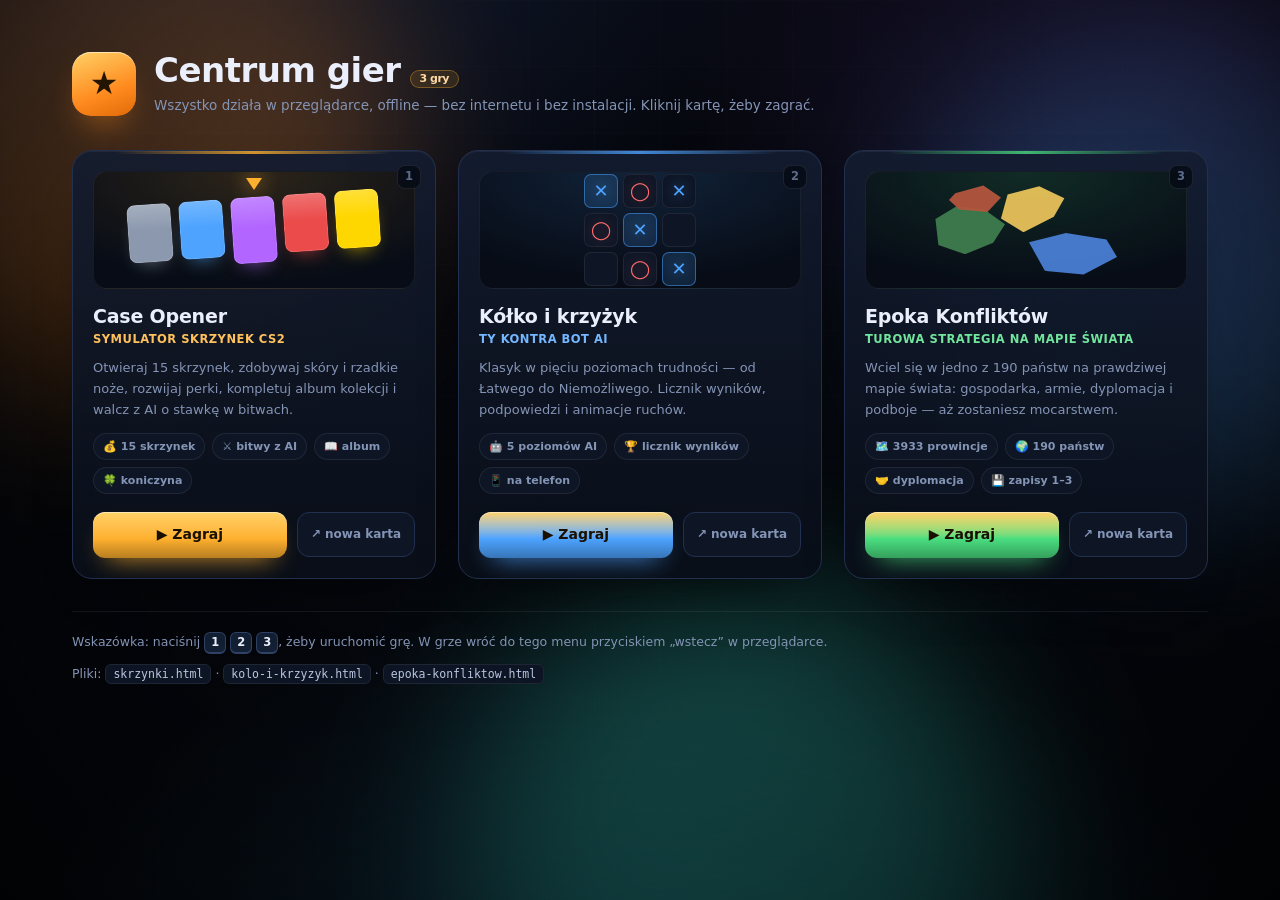
==== index.html @ cbcfcf1f "Add files via upload" ====
<!DOCTYPE html>
<html lang="pl">
<head>
<meta charset="utf-8">
<meta name="viewport" content="width=device-width, initial-scale=1">
<meta name="color-scheme" content="dark">
<title>Centrum gier — wybierz grę</title>
<style>
/* ==========================================================================
   Centrum gier — launcher dla 3 gier (skrzynki, kółko i krzyżyk, Epoka Konfliktów)
   Plik samodzielny: bez internetu, bez zależności. Wystarczy otworzyć w przeglądarce.
   ========================================================================== */
*{box-sizing:border-box}
:root{
  --bg:#05070d;
  --line:#22304f;
  --line2:#2f4266;
  --txt:#eaeffb;
  --dim:#8494b5;
  --dim2:#5d6b8a;
  --ac:#ffb02e;
}
html,body{height:100%}
body{
  margin:0;background:var(--bg);color:var(--txt);overflow-x:hidden;
  font:15px/1.55 "Segoe UI",system-ui,-apple-system,Roboto,Arial,sans-serif;
  -webkit-font-smoothing:antialiased;
}

/* ------------------------------ tło ------------------------------ */
.bg{position:fixed;inset:0;z-index:0;overflow:hidden;
  background:
    radial-gradient(1100px 720px at 10% -12%, #16213c 0%, transparent 62%),
    radial-gradient(900px 620px at 94% 6%,  #1d1332 0%, transparent 60%),
    radial-gradient(1000px 660px at 50% 112%, #0d2434 0%, transparent 62%),
    linear-gradient(180deg,#05070d,#04060b)}
.blob{position:absolute;border-radius:50%;filter:blur(80px);opacity:.28;animation:drift 26s ease-in-out infinite}
.b1{width:540px;height:540px;left:-150px;top:-140px;background:#ff8a1e}
.b2{width:480px;height:480px;right:-130px;top:4%;background:#4da3ff;animation-delay:-8s}
.b3{width:560px;height:560px;left:36%;bottom:-240px;background:#2ec4a6;animation-delay:-16s}
@keyframes drift{
  0%,100%{transform:translate3d(0,0,0) scale(1)}
  33%{transform:translate3d(46px,34px,0) scale(1.09)}
  66%{transform:translate3d(-34px,22px,0) scale(.94)}
}
.grid-lines{position:absolute;inset:0;opacity:.3;
  background-image:
    linear-gradient(rgba(255,255,255,.05) 1px,transparent 1px),
    linear-gradient(90deg,rgba(255,255,255,.05) 1px,transparent 1px);
  background-size:66px 66px;
  -webkit-mask-image:radial-gradient(circle at 50% 26%,#000 0%,transparent 76%);
          mask-image:radial-gradient(circle at 50% 26%,#000 0%,transparent 76%)}
.vignette{position:absolute;inset:0;
  background:radial-gradient(circle at 50% 38%,transparent 42%,rgba(0,0,0,.6) 100%)}

/* --------------------------- układ strony --------------------------- */
main{position:relative;z-index:1;max-width:1180px;margin:0 auto;padding:52px 22px 46px}

.head{display:flex;align-items:center;gap:18px;margin-bottom:34px;animation:up .5s backwards cubic-bezier(.2,.8,.3,1)}
.head .mark{
  flex:none;width:64px;height:64px;border-radius:19px;display:grid;place-items:center;
  font-size:32px;color:#231502;
  background:linear-gradient(160deg,#ffd166,#ff8a1e 62%,#e06a08);
  box-shadow:0 18px 36px -18px #ff8a1e, inset 0 1px 0 rgba(255,255,255,.55)}
.head h1{margin:0;font-size:34px;font-weight:900;letter-spacing:-.5px;line-height:1.1}
.head p{margin:6px 0 0;color:var(--dim);font-size:13.5px}
.head .count{
  display:inline-block;margin-left:9px;padding:2px 9px;border-radius:99px;font-size:11px;font-weight:900;
  color:#ffd9a3;background:rgba(255,176,46,.12);border:1px solid rgba(255,176,46,.34)}

/* ------------------------------ karty ------------------------------ */
.cards{display:grid;grid-template-columns:repeat(auto-fit,minmax(318px,1fr));gap:22px}

.card{
  position:relative;display:flex;flex-direction:column;gap:12px;padding:20px;border-radius:20px;
  overflow:hidden;cursor:pointer;outline:none;
  background:linear-gradient(180deg,rgba(19,28,48,.92),rgba(9,14,24,.95));
  border:1px solid var(--line);
  box-shadow:0 26px 52px -36px #000, inset 0 1px 0 rgba(255,255,255,.05);
  transition:transform .22s cubic-bezier(.2,.8,.3,1),border-color .22s,box-shadow .22s;
  animation:up .5s backwards cubic-bezier(.2,.8,.3,1)}
.card:nth-child(1){animation-delay:.04s}
.card:nth-child(2){animation-delay:.11s}
.card:nth-child(3){animation-delay:.18s}
.card:hover,.card:focus-visible{
  transform:translateY(-5px);
  border-color:color-mix(in srgb, var(--ac) 55%, var(--line));
  box-shadow:0 34px 64px -32px color-mix(in srgb, var(--ac) 42%, #000), inset 0 1px 0 rgba(255,255,255,.08)}
.card::before{content:"";position:absolute;inset:0;pointer-events:none;opacity:0;transition:opacity .26s;
  background:radial-gradient(560px 280px at 14% -6%, color-mix(in srgb, var(--ac) 24%, transparent), transparent 64%)}
.card:hover::before,.card:focus-visible::before{opacity:1}
.card::after{content:"";position:absolute;left:12%;right:12%;top:0;height:3px;border-radius:0 0 4px 4px;
  background:linear-gradient(90deg,transparent,var(--ac),transparent);opacity:.8}

/* podglądy (miniatury „z gry”) */
.prev{position:relative;height:118px;border-radius:14px;overflow:hidden;
  background:radial-gradient(360px 160px at 50% 0%, color-mix(in srgb, var(--ac) 15%, transparent), transparent 70%), #070c16;
  border:1px solid rgba(255,255,255,.06);display:grid;place-items:center}

/* 1) skrzynki — mini ruletka */
.roulette{display:flex;gap:8px;transform:rotate(-4deg)}
.roulette i{width:44px;height:58px;border-radius:8px;background:linear-gradient(180deg,rgba(255,255,255,.22),transparent 46%),var(--c);
  box-shadow:inset 0 0 0 1px rgba(255,255,255,.14), 0 10px 20px -12px var(--c);
  animation:bob 2.6s ease-in-out infinite}
.roulette i:nth-child(2){animation-delay:-.4s}
.roulette i:nth-child(3){animation-delay:-.8s;height:66px}
.roulette i:nth-child(4){animation-delay:-1.2s}
.roulette i:nth-child(5){animation-delay:-1.6s}
@keyframes bob{0%,100%{transform:translateY(-3px)}50%{transform:translateY(3px)}}
.pointer{position:absolute;top:6px;left:50%;transform:translateX(-50%);width:0;height:0;
  border-left:8px solid transparent;border-right:8px solid transparent;border-top:12px solid var(--ac);
  filter:drop-shadow(0 0 10px var(--ac))}

/* 2) kółko i krzyżyk — mini plansza */
.board{display:grid;grid-template-columns:repeat(3,34px);grid-template-rows:repeat(3,34px);gap:5px}
.board i{display:grid;place-items:center;border-radius:7px;font-size:18px;font-weight:900;font-style:normal;
  background:#0e1626;border:1px solid rgba(255,255,255,.07)}
.board i.x{color:#4da3ff;text-shadow:0 0 14px rgba(77,163,255,.6)}
.board i.o{color:#ff6b6b;text-shadow:0 0 14px rgba(255,107,107,.55)}
.board i.win{background:rgba(77,163,255,.16);border-color:rgba(77,163,255,.5)}

/* 3) Epoka Konfliktów — mini mapa */
.mini-map{position:relative;width:190px;height:92px}
.mini-map i{position:absolute;font-style:normal;opacity:.95;filter:drop-shadow(0 6px 10px rgba(0,0,0,.5))}
.mini-map i:nth-child(1){left:0;top:18px;width:74px;height:52px;background:#3f7d4f;
  clip-path:polygon(6% 32%,34% 8%,72% 14%,100% 42%,84% 78%,46% 100%,10% 82%)}
.mini-map i:nth-child(2){left:70px;top:2px;width:66px;height:46px;background:#e8c25a;
  clip-path:polygon(10% 18%,58% 0,96% 26%,80% 66%,34% 100%,0 70%)}
.mini-map i:nth-child(3){left:98px;top:46px;width:88px;height:46px;background:#4a7fd4;
  clip-path:polygon(0 26%,42% 6%,88% 20%,100% 58%,62% 96%,18% 88%)}
.mini-map i:nth-child(4){left:18px;top:0;width:52px;height:30px;background:#b5563f;
  clip-path:polygon(12% 30%,66% 4%,100% 44%,74% 92%,20% 84%,0 52%)}

.card h2{margin:4px 0 0;font-size:19px;font-weight:900;letter-spacing:-.2px;line-height:1.25}
.card h2 small{display:block;margin-top:3px;font-size:11.5px;font-weight:800;letter-spacing:.5px;
  text-transform:uppercase;color:color-mix(in srgb, var(--ac) 78%, #fff)}
.card p{margin:0;font-size:13px;line-height:1.6;color:var(--dim)}
.tags{display:flex;flex-wrap:wrap;gap:7px}
.tags span{font-size:11px;font-weight:800;padding:4px 9px;border-radius:99px;color:var(--dim);
  background:#0e1626;border:1px solid rgba(255,255,255,.07)}

.row{display:flex;align-items:center;gap:10px;margin-top:auto;padding-top:6px}
.play{
  flex:1;display:flex;align-items:center;justify-content:center;gap:8px;
  padding:12px 16px;border-radius:12px;text-decoration:none;font-weight:900;font-size:14px;
  color:#1a1000;background:linear-gradient(180deg,#ffd166,var(--ac) 58%,color-mix(in srgb, var(--ac) 72%, #000));
  box-shadow:0 12px 26px -14px var(--ac), inset 0 1px 0 rgba(255,255,255,.5);
  transition:transform .16s,filter .16s}
.card:hover .play{filter:brightness(1.07)}
.play:active{transform:scale(.985)}
.newtab{
  flex:none;display:flex;align-items:center;gap:6px;padding:12px 13px;border-radius:12px;
  text-decoration:none;font-size:12px;font-weight:800;color:var(--dim);
  background:#0e1626;border:1px solid var(--line);transition:color .16s,border-color .16s,background .16s}
.newtab:hover{color:var(--txt);border-color:var(--line2);background:#131f33}

.key{
  position:absolute;top:14px;right:14px;z-index:2;width:24px;height:24px;border-radius:8px;
  display:grid;place-items:center;font-size:11.5px;font-weight:900;color:var(--dim2);
  background:rgba(6,11,20,.8);border:1px solid rgba(255,255,255,.09)}
.last{
  position:absolute;top:14px;left:14px;z-index:2;display:none;align-items:center;gap:5px;
  padding:4px 10px;border-radius:99px;font-size:10.5px;font-weight:900;letter-spacing:.3px;
  color:#04210f;background:linear-gradient(180deg,#8ef0b0,#3ddc84);
  box-shadow:0 10px 22px -12px #3ddc84}
.card[data-last="1"] .last{display:inline-flex}

/* ------------------------------ stopka ------------------------------ */
footer{margin-top:32px;padding-top:20px;border-top:1px solid rgba(255,255,255,.07);
  display:flex;flex-wrap:wrap;gap:10px 18px;align-items:center;justify-content:space-between;
  font-size:12.5px;color:var(--dim)}
footer code{padding:2px 7px;border-radius:6px;background:#0d1524;border:1px solid rgba(255,255,255,.07);
  font-size:11.5px;color:#b9c6e0}
kbd{display:inline-block;min-width:20px;padding:1px 6px;border-radius:6px;text-align:center;
  font:inherit;font-size:11.5px;font-weight:900;color:var(--txt);
  background:#131f33;border:1px solid #2f4266;border-bottom-width:2px}

@keyframes up{from{opacity:0;transform:translateY(16px)}to{opacity:1;transform:none}}
@media (max-width:760px){
  main{padding:34px 16px 34px}
  .head .mark{width:54px;height:54px;font-size:26px;border-radius:16px}
  .head h1{font-size:26px}
  .cards{grid-template-columns:1fr;gap:16px}
  footer{flex-direction:column;align-items:flex-start}
}
@media (prefers-reduced-motion:reduce){
  .blob,.roulette i{animation:none}
  .card,.head{animation:none}
}
</style>
</head>
<body>

<div class="bg" aria-hidden="true">
  <span class="blob b1"></span><span class="blob b2"></span><span class="blob b3"></span>
  <div class="grid-lines"></div>
  <div class="vignette"></div>
</div>

<main>
  <header class="head">
    <div class="mark">★</div>
    <div>
      <h1>Centrum gier<span class="count">3 gry</span></h1>
      <p>Wszystko działa w przeglądarce, offline — bez internetu i bez instalacji. Kliknij kartę, żeby zagrać.</p>
    </div>
  </header>

  <section class="cards">

    <!-- 1. CASE OPENER -->
    <article class="card" data-game="skrzynki" data-href="skrzynki.html" tabindex="0" style="--ac:#ffb02e">
      <span class="key">1</span>
      <span class="last">▶ ostatnio grane</span>
      <div class="prev">
        <span class="pointer"></span>
        <div class="roulette">
          <i style="--c:#8b98ad"></i>
          <i style="--c:#4da3ff"></i>
          <i style="--c:#b266ff"></i>
          <i style="--c:#eb4b4b"></i>
          <i style="--c:#ffd700"></i>
        </div>
      </div>
      <h2>Case Opener <small>symulator skrzynek CS2</small></h2>
      <p>Otwieraj 15 skrzynek, zdobywaj skóry i rzadkie noże, rozwijaj perki, kompletuj album kolekcji i walcz z AI o stawkę w bitwach.</p>
      <div class="tags"><span>💰 15 skrzynek</span><span>⚔️ bitwy z AI</span><span>📖 album</span><span>🍀 koniczyna</span></div>
      <div class="row">
        <a class="play" href="skrzynki.html">▶ Zagraj</a>
        <a class="newtab" href="skrzynki.html" target="_blank" rel="noopener" title="Otwórz w nowej karcie">↗ nowa karta</a>
      </div>
    </article>

    <!-- 2. KÓŁKO I KRZYŻYK -->
    <article class="card" data-game="kolo" data-href="kolo-i-krzyzyk.html" tabindex="0" style="--ac:#4da3ff">
      <span class="key">2</span>
      <span class="last">▶ ostatnio grane</span>
      <div class="prev">
        <div class="board">
          <i class="x win">✕</i><i class="o">◯</i><i class="x">✕</i>
          <i class="o">◯</i><i class="x win">✕</i><i></i>
          <i></i><i class="o">◯</i><i class="x win">✕</i>
        </div>
      </div>
      <h2>Kółko i krzyżyk <small>ty kontra bot AI</small></h2>
      <p>Klasyk w pięciu poziomach trudności — od Łatwego do Niemożliwego. Licznik wyników, podpowiedzi i animacje ruchów.</p>
      <div class="tags"><span>🤖 5 poziomów AI</span><span>🏆 licznik wyników</span><span>📱 na telefon</span></div>
      <div class="row">
        <a class="play" href="kolo-i-krzyzyk.html">▶ Zagraj</a>
        <a class="newtab" href="kolo-i-krzyzyk.html" target="_blank" rel="noopener" title="Otwórz w nowej karcie">↗ nowa karta</a>
      </div>
    </article>

    <!-- 3. EPOKA KONFLIKTÓW -->
    <article class="card" data-game="epoka" data-href="epoka-konfliktow.html" tabindex="0" style="--ac:#4ade80">
      <span class="key">3</span>
      <span class="last">▶ ostatnio grane</span>
      <div class="prev">
        <div class="mini-map"><i></i><i></i><i></i><i></i></div>
      </div>
      <h2>Epoka Konfliktów <small>turowa strategia na mapie świata</small></h2>
      <p>Wciel się w jedno z 190 państw na prawdziwej mapie świata: gospodarka, armie, dyplomacja i podboje — aż zostaniesz mocarstwem.</p>
      <div class="tags"><span>🗺️ 3933 prowincje</span><span>🌍 190 państw</span><span>🤝 dyplomacja</span><span>💾 zapisy 1–3</span></div>
      <div class="row">
        <a class="play" href="epoka-konfliktow.html">▶ Zagraj</a>
        <a class="newtab" href="epoka-konfliktow.html" target="_blank" rel="noopener" title="Otwórz w nowej karcie">↗ nowa karta</a>
      </div>
    </article>

  </section>

  <footer>
    <span>Wskazówka: naciśnij <kbd>1</kbd> <kbd>2</kbd> <kbd>3</kbd>, żeby uruchomić grę. W grze wróć do tego menu przyciskiem „wstecz” w przeglądarce.</span>
    <span>Pliki: <code>skrzynki.html</code> · <code>kolo-i-krzyzyk.html</code> · <code>epoka-konfliktow.html</code></span>
  </footer>
</main>

<script>
(function(){
  "use strict";
  var LAST_KEY = "gryHub.last";                 // osobny klucz — nie dotyka zapisów gier
  var cards = Array.prototype.slice.call(document.querySelectorAll(".card"));

  /* klik w dowolnym miejscu karty (poza linkami) uruchamia grę */
  cards.forEach(function(card){
    card.addEventListener("click", function(e){
      if(e.target.closest("a")) return;          // linki działają normalnie
      go(card);
    });
    card.addEventListener("keydown", function(e){
      if(e.key === "Enter" || e.key === " "){ e.preventDefault(); go(card); }
    });
  });

  /* klawisze 1 / 2 / 3 */
  document.addEventListener("keydown", function(e){
    if(e.ctrlKey || e.altKey || e.metaKey) return;
    var n = parseInt(e.key, 10);
    if(n >= 1 && n <= cards.length) go(cards[n-1]);
  });

  function go(card){
    remember(card.dataset.game);
    location.href = card.dataset.href;
  }

  /* „ostatnio grane” (bezpiecznie — jeśli zapis zablokowany, po prostu pomijamy) */
  function remember(id){
    try{ localStorage.setItem(LAST_KEY, id); }catch(e){}
  }
  try{
    var last = localStorage.getItem(LAST_KEY);
    if(last) cards.forEach(function(c){
      if(c.dataset.game === last) c.dataset.last = "1";
    });
  }catch(e){}
})();
</script>
</body>
</html>
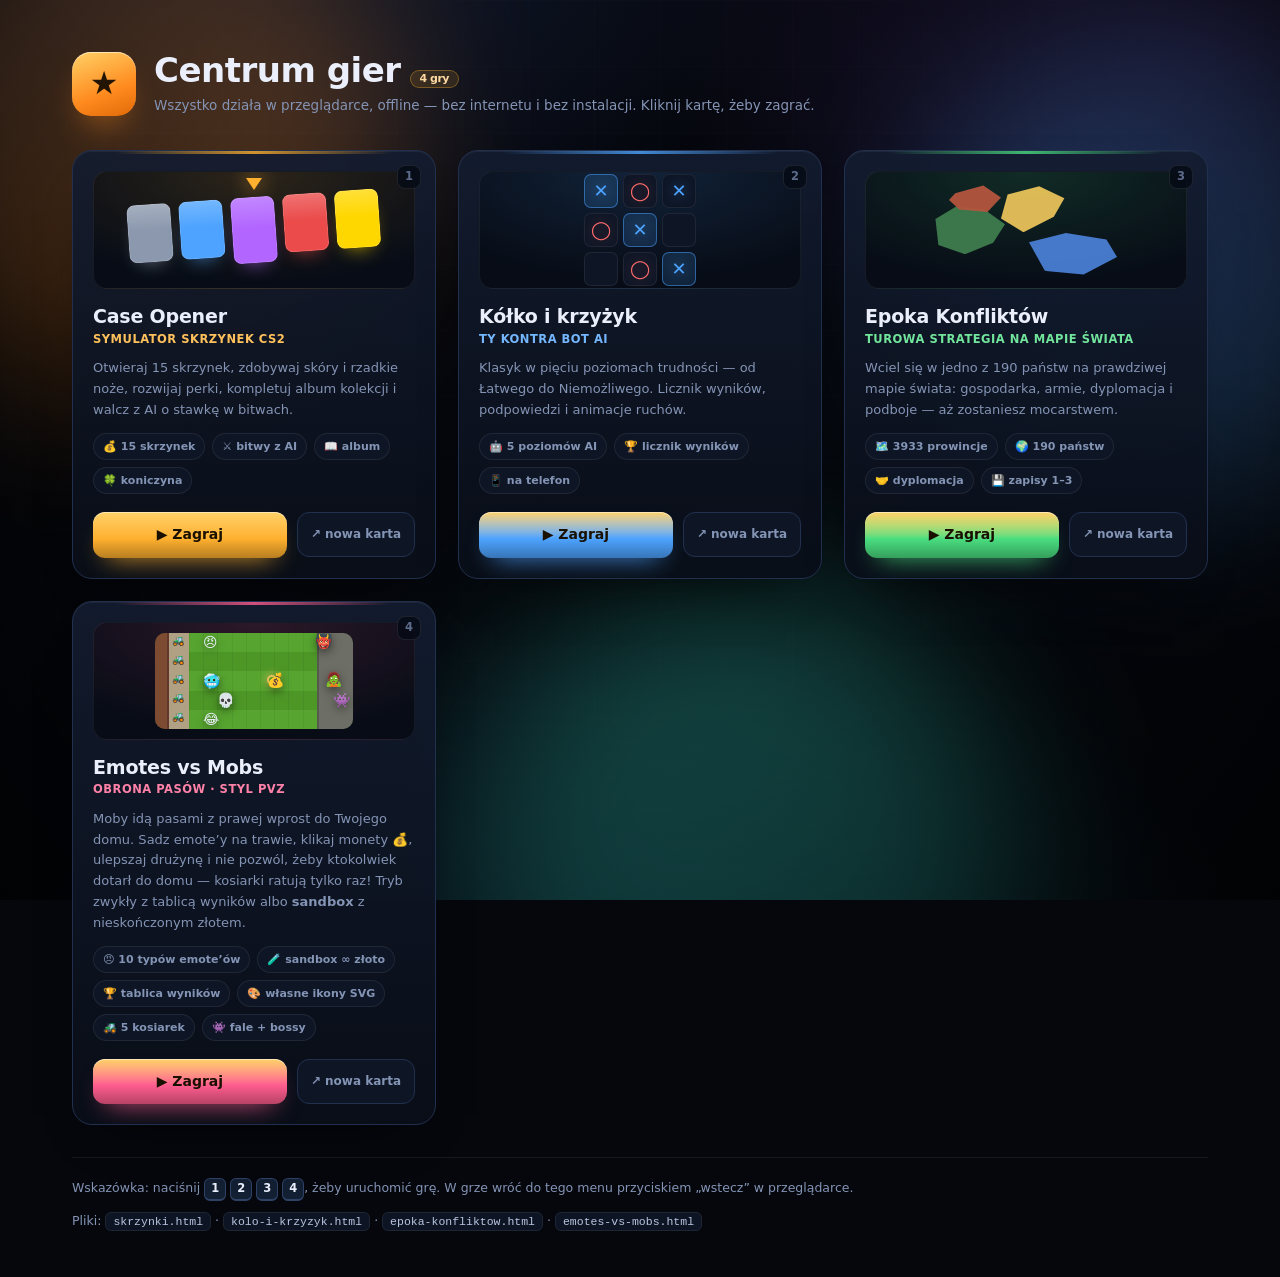
==== commit a985ce71: "Add files via upload" ====
--- a/index.html
+++ b/index.html
@@ -7,7 +7,8 @@
 <title>Centrum gier — wybierz grę</title>
 <style>
 /* ==========================================================================
-   Centrum gier — launcher dla 3 gier (skrzynki, kółko i krzyżyk, Epoka Konfliktów)
+   Centrum gier — launcher dla 4 gier
+   (skrzynki, kółko i krzyżyk, Epoka Konfliktów, Emotes vs Mobs)
    Plik samodzielny: bez internetu, bez zależności. Wystarczy otworzyć w przeglądarce.
    ========================================================================== */
 *{box-sizing:border-box}
@@ -82,6 +83,7 @@
 .card:nth-child(1){animation-delay:.04s}
 .card:nth-child(2){animation-delay:.11s}
 .card:nth-child(3){animation-delay:.18s}
+.card:nth-child(4){animation-delay:.25s}
 .card:hover,.card:focus-visible{
   transform:translateY(-5px);
   border-color:color-mix(in srgb, var(--ac) 55%, var(--line));
@@ -130,6 +132,26 @@
   clip-path:polygon(0 26%,42% 6%,88% 20%,100% 58%,62% 96%,18% 88%)}
 .mini-map i:nth-child(4){left:18px;top:0;width:52px;height:30px;background:#b5563f;
   clip-path:polygon(12% 30%,66% 4%,100% 44%,74% 92%,20% 84%,0 52%)}
+
+/* 4) Emotes vs Mobs — mini plansza w stylu PvZ (pasy trawnika) */
+.mini-td{position:relative;width:198px;height:96px;border-radius:10px;overflow:hidden;
+  background:#20301a;box-shadow:inset 0 0 0 1px rgba(255,255,255,.06)}
+.mini-td .street{position:absolute;right:0;top:0;width:36px;height:96px;background:#6d6f66;
+  box-shadow:inset 2px 0 0 #565a4e}
+.mini-td .porch{position:absolute;left:14px;top:0;width:20px;height:96px;background:#b0a184}
+.mini-td .wall{position:absolute;left:0;top:0;width:14px;height:96px;background:#7d4b32;
+  box-shadow:inset -2px 0 0 #63382a}
+.mini-td .lawn{position:absolute;left:34px;top:0;width:128px;height:96px;
+  background:
+    repeating-linear-gradient(90deg, rgba(0,0,0,.06) 0 1px, transparent 1px 14.2px),
+    repeating-linear-gradient(180deg, #57a530 0 19.2px, #4d9727 19.2px 38.4px)}
+.mini-td b{position:absolute;font-size:14px;font-weight:400;line-height:1;
+  filter:drop-shadow(0 3px 5px rgba(0,0,0,.5))}
+.mini-td b.sm{font-size:10px;filter:none}
+.mini-td b.mob{animation:bob 2.4s ease-in-out infinite}
+.mini-td b.m2{animation-delay:-1.2s}
+.mini-td .glow{position:absolute;left:112px;top:42px;width:10px;height:10px;border-radius:50%;
+  border:2px solid #ffd166;box-shadow:0 0 10px rgba(255,209,102,.9)}
 
 .card h2{margin:4px 0 0;font-size:19px;font-weight:900;letter-spacing:-.2px;line-height:1.25}
 .card h2 small{display:block;margin-top:3px;font-size:11.5px;font-weight:800;letter-spacing:.5px;
@@ -201,7 +223,7 @@
   <header class="head">
     <div class="mark">★</div>
     <div>
-      <h1>Centrum gier<span class="count">3 gry</span></h1>
+      <h1>Centrum gier<span class="count">4 gry</span></h1>
       <p>Wszystko działa w przeglądarce, offline — bez internetu i bez instalacji. Kliknij kartę, żeby zagrać.</p>
     </div>
   </header>
@@ -267,11 +289,44 @@
       </div>
     </article>
 
+    <!-- 4. EMOTES VS MOBS -->
+    <article class="card" data-game="emotes" data-href="emotes-vs-mobs.html" tabindex="0" style="--ac:#ff5d8f">
+      <span class="key">4</span>
+      <span class="last">▶ ostatnio grane</span>
+      <div class="prev">
+        <div class="mini-td">
+          <i class="street"></i><i class="porch"></i><i class="wall"></i>
+          <span class="lawn"></span>
+          <b class="sm" style="left:17px;top:3px">🚜</b>
+          <b class="sm" style="left:17px;top:22px">🚜</b>
+          <b class="sm" style="left:17px;top:41px">🚜</b>
+          <b class="sm" style="left:17px;top:60px">🚜</b>
+          <b class="sm" style="left:17px;top:79px">🚜</b>
+          <b style="left:48px;top:2px">😠</b>
+          <b style="left:48px;top:41px">🥶</b>
+          <b style="left:62px;top:60px">💀</b>
+          <b style="left:48px;top:79px">😂</b>
+          <span class="glow"></span>
+          <b style="left:112px;top:40px">💰</b>
+          <b class="mob" style="left:160px;top:1px">👹</b>
+          <b class="mob m2" style="left:170px;top:39px">🧟</b>
+          <b class="mob" style="left:178px;top:60px">👾</b>
+        </div>
+      </div>
+      <h2>Emotes vs Mobs <small>obrona pasów · styl PvZ</small></h2>
+      <p>Moby idą pasami z prawej wprost do Twojego domu. Sadz emote’y na trawie, klikaj monety 💰, ulepszaj drużynę i nie pozwól, żeby ktokolwiek dotarł do domu — kosiarki ratują tylko raz! Tryb zwykły z tablicą wyników albo <b>sandbox</b> z nieskończonym złotem.</p>
+      <div class="tags"><span>😠 10 typów emote’ów</span><span>🧪 sandbox ∞ złoto</span><span>🏆 tablica wyników</span><span>🎨 własne ikony SVG</span><span>🚜 5 kosiarek</span><span>👾 fale + bossy</span></div>
+      <div class="row">
+        <a class="play" href="emotes-vs-mobs.html">▶ Zagraj</a>
+        <a class="newtab" href="emotes-vs-mobs.html" target="_blank" rel="noopener" title="Otwórz w nowej karcie">↗ nowa karta</a>
+      </div>
+    </article>
+
   </section>
 
   <footer>
-    <span>Wskazówka: naciśnij <kbd>1</kbd> <kbd>2</kbd> <kbd>3</kbd>, żeby uruchomić grę. W grze wróć do tego menu przyciskiem „wstecz” w przeglądarce.</span>
-    <span>Pliki: <code>skrzynki.html</code> · <code>kolo-i-krzyzyk.html</code> · <code>epoka-konfliktow.html</code></span>
+    <span>Wskazówka: naciśnij <kbd>1</kbd> <kbd>2</kbd> <kbd>3</kbd> <kbd>4</kbd>, żeby uruchomić grę. W grze wróć do tego menu przyciskiem „wstecz” w przeglądarce.</span>
+    <span>Pliki: <code>skrzynki.html</code> · <code>kolo-i-krzyzyk.html</code> · <code>epoka-konfliktow.html</code> · <code>emotes-vs-mobs.html</code></span>
   </footer>
 </main>
 
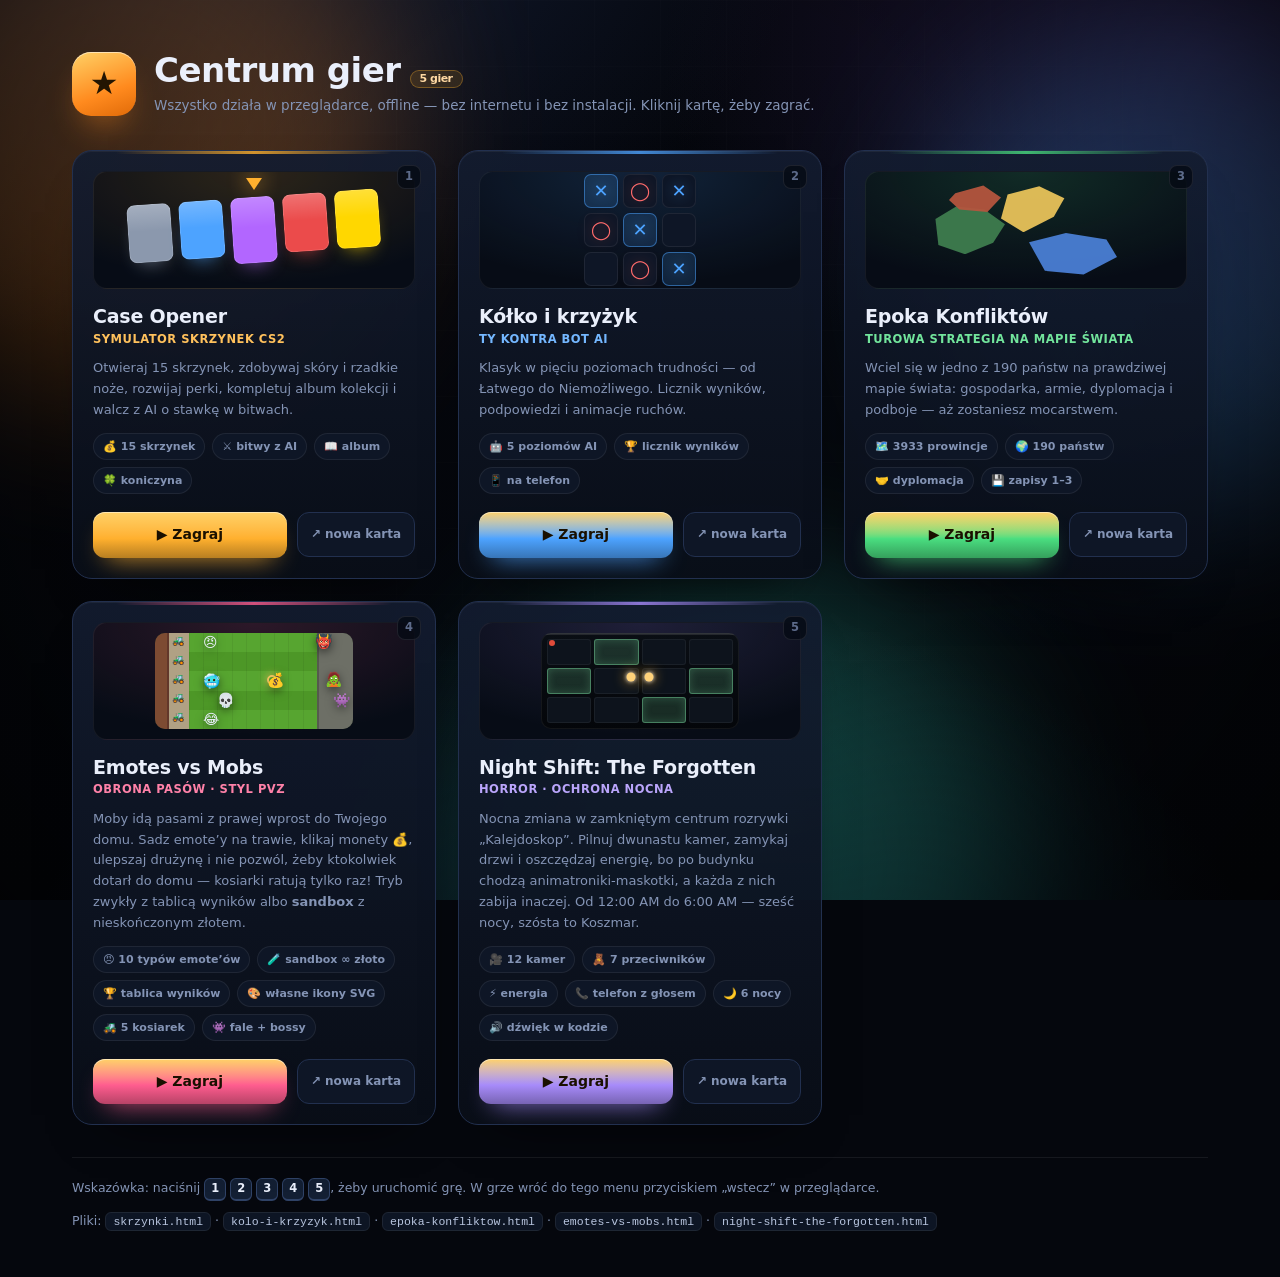
==== commit e31e29c9: "Add files via upload" ====
--- a/index.html
+++ b/index.html
@@ -7,8 +7,9 @@
 <title>Centrum gier — wybierz grę</title>
 <style>
 /* ==========================================================================
-   Centrum gier — launcher dla 4 gier
-   (skrzynki, kółko i krzyżyk, Epoka Konfliktów, Emotes vs Mobs)
+   Centrum gier — launcher dla 5 gier
+   (skrzynki, kółko i krzyżyk, Epoka Konfliktów, Emotes vs Mobs,
+    Night Shift: The Forgotten)
    Plik samodzielny: bez internetu, bez zależności. Wystarczy otworzyć w przeglądarce.
    ========================================================================== */
 *{box-sizing:border-box}
@@ -84,6 +85,7 @@
 .card:nth-child(2){animation-delay:.11s}
 .card:nth-child(3){animation-delay:.18s}
 .card:nth-child(4){animation-delay:.25s}
+.card:nth-child(5){animation-delay:.32s}
 .card:hover,.card:focus-visible{
   transform:translateY(-5px);
   border-color:color-mix(in srgb, var(--ac) 55%, var(--line));
@@ -153,6 +155,25 @@
 .mini-td .glow{position:absolute;left:112px;top:42px;width:10px;height:10px;border-radius:50%;
   border:2px solid #ffd166;box-shadow:0 0 10px rgba(255,209,102,.9)}
 
+/* 5) Night Shift — mini monitoring (siatka kamer + para święcących oczu) */
+.mini-cam{position:relative;width:198px;height:96px;border-radius:10px;overflow:hidden;
+  background:linear-gradient(180deg,#0a0e14,#04060a);box-shadow:inset 0 0 0 1px rgba(255,255,255,.06);
+  display:grid;grid-template-columns:repeat(4,1fr);grid-template-rows:repeat(3,1fr);
+  gap:3px;padding:6px}
+.mini-cam i{border-radius:3px;background:#0d131c;border:1px solid rgba(255,255,255,.055)}
+.mini-cam i.on{background:rgba(126,231,168,.17);border-color:rgba(126,231,168,.45);
+  box-shadow:inset 0 0 8px rgba(126,231,168,.22)}
+.mini-cam .eyes{position:absolute;left:50%;top:46%;transform:translate(-50%,-50%);
+  display:flex;gap:9px}
+.mini-cam .eyes b{width:9px;height:9px;border-radius:50%;background:#ffd27a;
+  box-shadow:0 0 13px #ffb02e, 0 0 4px #fff}
+.mini-cam .scan{position:absolute;left:0;right:0;height:2px;background:rgba(255,255,255,.11);
+  animation:scanmove 3.4s linear infinite}
+@keyframes scanmove{0%{top:2px}100%{top:94px}}
+.mini-cam .rec{position:absolute;left:8px;top:7px;width:6px;height:6px;border-radius:50%;
+  background:#e04b3a;animation:blink 1.4s steps(1,end) infinite}
+@keyframes blink{0%,49%{opacity:1}50%,100%{opacity:.15}}
+
 .card h2{margin:4px 0 0;font-size:19px;font-weight:900;letter-spacing:-.2px;line-height:1.25}
 .card h2 small{display:block;margin-top:3px;font-size:11.5px;font-weight:800;letter-spacing:.5px;
   text-transform:uppercase;color:color-mix(in srgb, var(--ac) 78%, #fff)}
@@ -223,7 +244,7 @@
   <header class="head">
     <div class="mark">★</div>
     <div>
-      <h1>Centrum gier<span class="count">4 gry</span></h1>
+      <h1>Centrum gier<span class="count">5 gier</span></h1>
       <p>Wszystko działa w przeglądarce, offline — bez internetu i bez instalacji. Kliknij kartę, żeby zagrać.</p>
     </div>
   </header>
@@ -322,11 +343,34 @@
       </div>
     </article>
 
+    <!-- 5. NIGHT SHIFT: THE FORGOTTEN -->
+    <article class="card" data-game="nightshift" data-href="night-shift-the-forgotten.html" tabindex="0" style="--ac:#a78bfa">
+      <span class="key">5</span>
+      <span class="last">▶ ostatnio grane</span>
+      <div class="prev">
+        <div class="mini-cam">
+          <i></i><i class="on"></i><i></i><i></i>
+          <i class="on"></i><i></i><i></i><i class="on"></i>
+          <i></i><i></i><i class="on"></i><i></i>
+          <span class="rec"></span>
+          <span class="scan"></span>
+          <span class="eyes"><b></b><b></b></span>
+        </div>
+      </div>
+      <h2>Night Shift: The Forgotten <small>horror · ochrona nocna</small></h2>
+      <p>Nocna zmiana w zamkniętym centrum rozrywki „Kalejdoskop”. Pilnuj dwunastu kamer, zamykaj drzwi i oszczędzaj energię, bo po budynku chodzą animatroniki-maskotki, a każda z nich zabija inaczej. Od 12:00 AM do 6:00 AM — sześć nocy, szósta to Koszmar.</p>
+      <div class="tags"><span>🎥 12 kamer</span><span>🧸 7 przeciwników</span><span>⚡ energia</span><span>📞 telefon z głosem</span><span>🌙 6 nocy</span><span>🔊 dźwięk w kodzie</span></div>
+      <div class="row">
+        <a class="play" href="night-shift-the-forgotten.html">▶ Zagraj</a>
+        <a class="newtab" href="night-shift-the-forgotten.html" target="_blank" rel="noopener" title="Otwórz w nowej karcie">↗ nowa karta</a>
+      </div>
+    </article>
+
   </section>
 
   <footer>
-    <span>Wskazówka: naciśnij <kbd>1</kbd> <kbd>2</kbd> <kbd>3</kbd> <kbd>4</kbd>, żeby uruchomić grę. W grze wróć do tego menu przyciskiem „wstecz” w przeglądarce.</span>
-    <span>Pliki: <code>skrzynki.html</code> · <code>kolo-i-krzyzyk.html</code> · <code>epoka-konfliktow.html</code> · <code>emotes-vs-mobs.html</code></span>
+    <span>Wskazówka: naciśnij <kbd>1</kbd> <kbd>2</kbd> <kbd>3</kbd> <kbd>4</kbd> <kbd>5</kbd>, żeby uruchomić grę. W grze wróć do tego menu przyciskiem „wstecz” w przeglądarce.</span>
+    <span>Pliki: <code>skrzynki.html</code> · <code>kolo-i-krzyzyk.html</code> · <code>epoka-konfliktow.html</code> · <code>emotes-vs-mobs.html</code> · <code>night-shift-the-forgotten.html</code></span>
   </footer>
 </main>
 
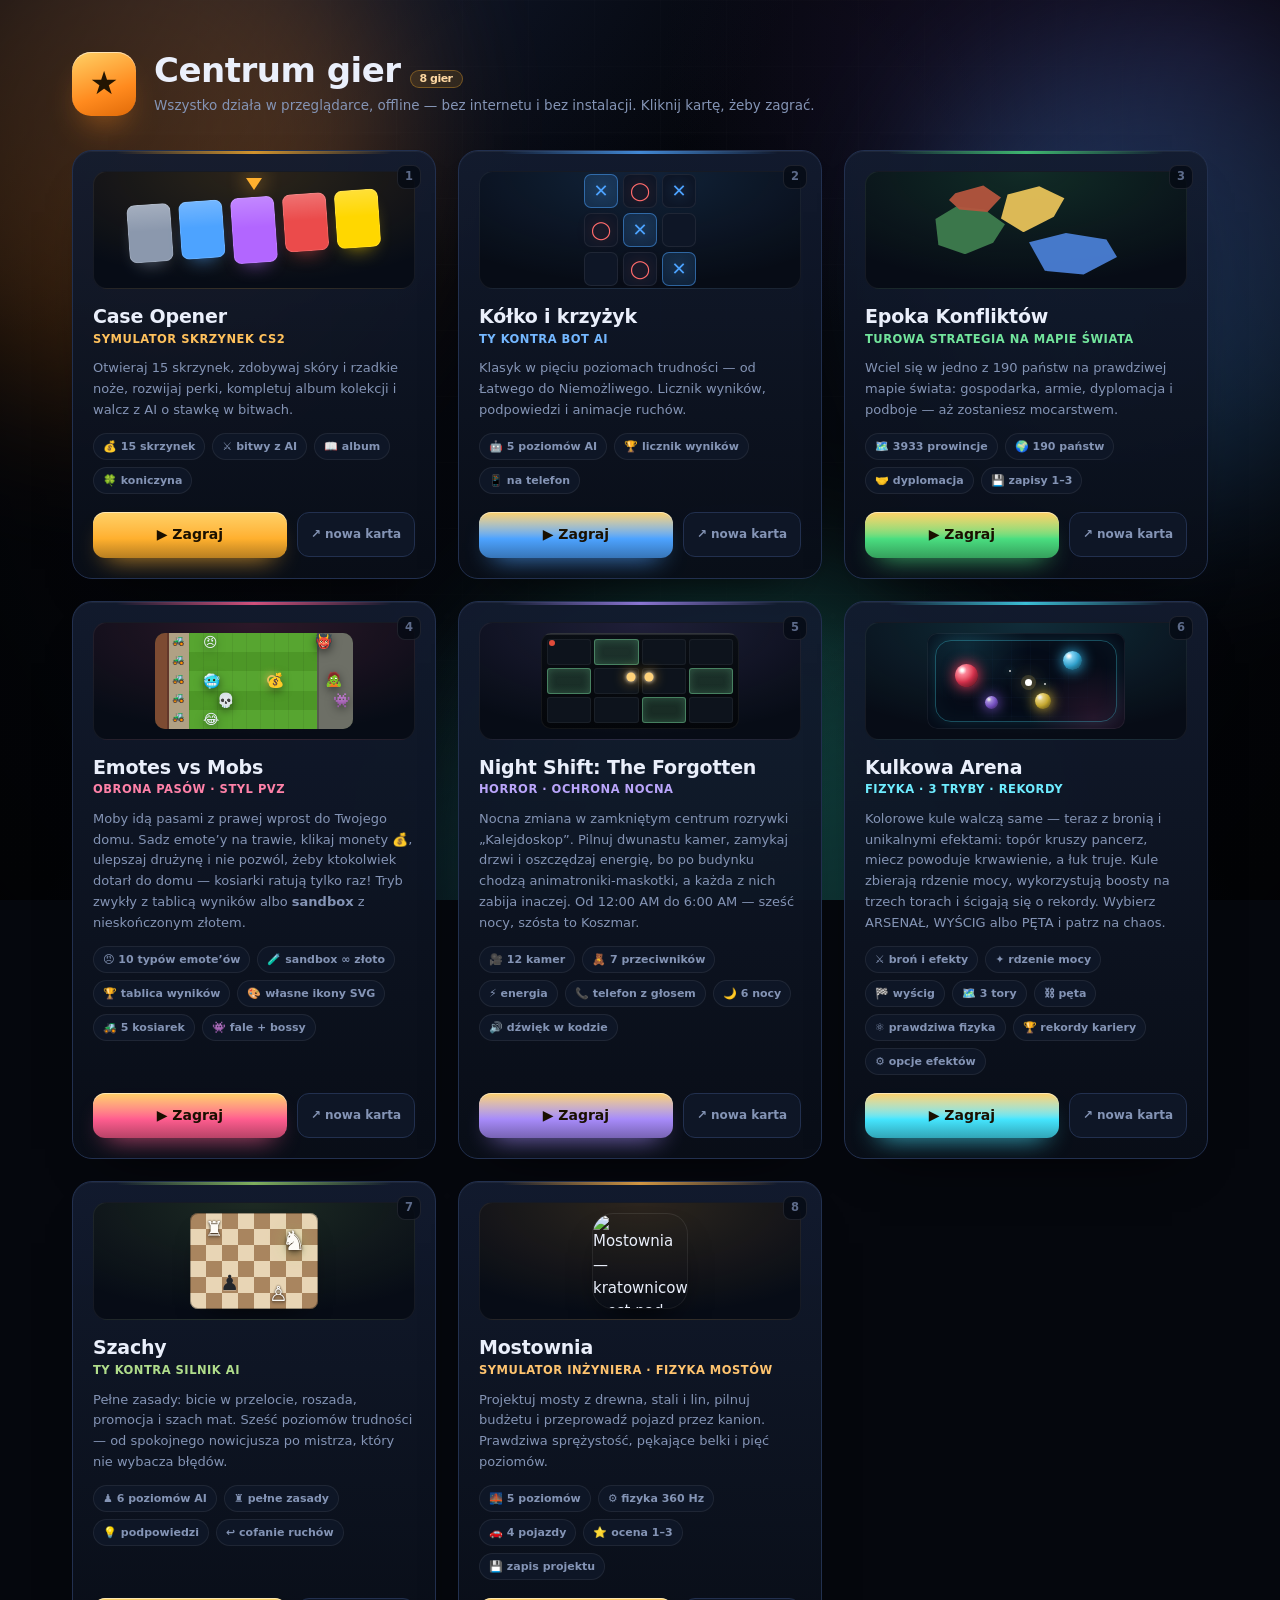
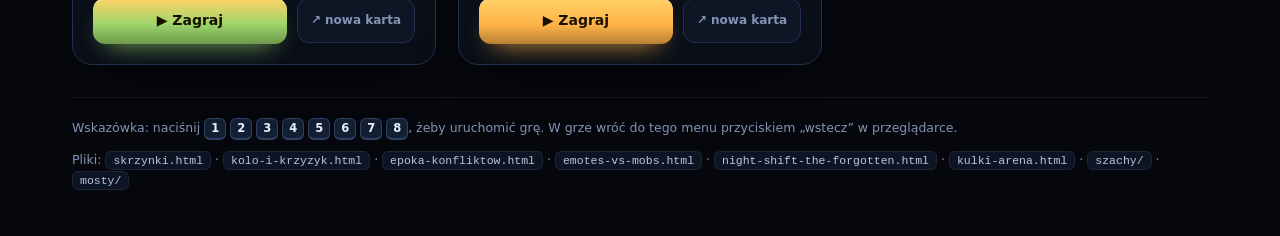
==== commit 10b30dc7: "Add files via upload" ====
--- a/index.html
+++ b/index.html
@@ -7,9 +7,9 @@
 <title>Centrum gier — wybierz grę</title>
 <style>
 /* ==========================================================================
-   Centrum gier — launcher dla 5 gier
+   Centrum gier — launcher dla 8 gier
    (skrzynki, kółko i krzyżyk, Epoka Konfliktów, Emotes vs Mobs,
-    Night Shift: The Forgotten)
+    Night Shift: The Forgotten, Kulkowa Arena, Szachy, Mostownia)
    Plik samodzielny: bez internetu, bez zależności. Wystarczy otworzyć w przeglądarce.
    ========================================================================== */
 *{box-sizing:border-box}
@@ -86,6 +86,9 @@
 .card:nth-child(3){animation-delay:.18s}
 .card:nth-child(4){animation-delay:.25s}
 .card:nth-child(5){animation-delay:.32s}
+.card:nth-child(6){animation-delay:.39s}
+.card:nth-child(7){animation-delay:.46s}
+.card:nth-child(8){animation-delay:.53s}
 .card:hover,.card:focus-visible{
   transform:translateY(-5px);
   border-color:color-mix(in srgb, var(--ac) 55%, var(--line));
@@ -100,6 +103,16 @@
 .prev{position:relative;height:118px;border-radius:14px;overflow:hidden;
   background:radial-gradient(360px 160px at 50% 0%, color-mix(in srgb, var(--ac) 15%, transparent), transparent 70%), #070c16;
   border:1px solid rgba(255,255,255,.06);display:grid;place-items:center}
+
+/* 8) Mostownia — ikona gry */
+.game-icon{display:block;width:94px;height:94px;border-radius:20px;
+  box-shadow:0 20px 38px -18px #000, 0 0 0 1px rgba(255,255,255,.09);
+  transition:transform .28s cubic-bezier(.2,.8,.3,1), box-shadow .28s}
+.card:hover .game-icon,.card:focus-visible .game-icon{
+  transform:translateY(-2px) scale(1.045);
+  box-shadow:0 24px 44px -18px #000,
+             0 0 0 1px color-mix(in srgb, var(--ac) 40%, transparent),
+             0 0 34px -8px color-mix(in srgb, var(--ac) 32%, transparent)}
 
 /* 1) skrzynki — mini ruletka */
 .roulette{display:flex;gap:8px;transform:rotate(-4deg)}
@@ -122,6 +135,16 @@
 .board i.x{color:#4da3ff;text-shadow:0 0 14px rgba(77,163,255,.6)}
 .board i.o{color:#ff6b6b;text-shadow:0 0 14px rgba(255,107,107,.55)}
 .board i.win{background:rgba(77,163,255,.16);border-color:rgba(77,163,255,.5)}
+
+/* 7) szachy — mini szachownica */
+.chess-prev{position:relative;width:128px;height:96px;border-radius:8px;
+  background:conic-gradient(#e8d5b5 0 25%, #a9855f 0 50%, #e8d5b5 0 75%, #a9855f 0) 0 0/32px 32px;
+  box-shadow:0 14px 30px -18px #000, inset 0 0 0 1px rgba(0,0,0,.35)}
+.chess-prev span{position:absolute;font-size:21px;line-height:1;transform:translate(-50%,-50%);
+  color:#22252b;text-shadow:0 1px 0 rgba(255,255,255,.28)}
+.chess-prev span.w{color:#fdfbf7;text-shadow:0 0 2px #2e2114,0 2px 3px rgba(0,0,0,.4)}
+.chess-prev span.main{font-size:27px;color:#fdfbf7;text-shadow:0 0 3px #2e2114,0 3px 6px rgba(0,0,0,.45);
+  filter:drop-shadow(0 0 10px rgba(154,212,106,.45))}
 
 /* 3) Epoka Konfliktów — mini mapa */
 .mini-map{position:relative;width:190px;height:92px}
@@ -155,6 +178,42 @@
 .mini-td .glow{position:absolute;left:112px;top:42px;width:10px;height:10px;border-radius:50%;
   border:2px solid #ffd166;box-shadow:0 0 10px rgba(255,209,102,.9)}
 
+/* 6) Kulkowa Arena — mini arena z kolorowymi kulami i zderzeniem */
+.mini-arena{position:relative;width:198px;height:96px;border-radius:10px;overflow:hidden;
+  background:
+    radial-gradient(86px 76px at 20% 16%,rgba(69,230,255,.13),transparent 72%),
+    radial-gradient(90px 72px at 84% 88%,rgba(255,79,154,.12),transparent 72%),
+    #060c18;
+  box-shadow:inset 0 0 0 1px rgba(255,255,255,.06)}
+.mini-arena::before{content:"";position:absolute;inset:7px 8px;border-radius:16px;z-index:1;
+  border:1px solid rgba(69,230,255,.3);
+  box-shadow:0 0 15px rgba(69,230,255,.13),inset 0 0 22px rgba(69,230,255,.045)}
+.mini-arena::after{content:"";position:absolute;inset:7px 8px;border-radius:16px;z-index:1;opacity:.55;
+  background:
+    linear-gradient(rgba(116,175,255,.07) 1px,transparent 1px),
+    linear-gradient(90deg,rgba(116,175,255,.07) 1px,transparent 1px);
+  background-size:19px 19px;
+  -webkit-mask-image:radial-gradient(circle at 50% 50%,#000,transparent 92%);
+          mask-image:radial-gradient(circle at 50% 50%,#000,transparent 92%)}
+.mini-arena i.orb{position:absolute;z-index:2;border-radius:50%;
+  background:radial-gradient(circle at 31% 27%,#fff 0 5%,color-mix(in srgb,var(--c) 62%,#fff) 20%,
+    var(--c) 52%,color-mix(in srgb,var(--c) 48%,#000) 100%);
+  box-shadow:0 0 14px var(--c),inset -4px -5px 8px rgba(0,0,0,.3);
+  animation:bob 3.4s ease-in-out infinite}
+.mini-arena i.orb:nth-of-type(2){animation-delay:-.85s}
+.mini-arena i.orb:nth-of-type(3){animation-delay:-1.6s}
+.mini-arena i.orb:nth-of-type(4){animation-delay:-2.35s}
+.mini-arena .hp{position:absolute;z-index:3;width:30px;height:3px;border-radius:99px;transform:translateX(-50%);
+  background:linear-gradient(90deg,var(--c) 0 var(--fill,72%),rgba(255,255,255,.12) var(--fill,72%) 100%);
+  box-shadow:0 0 7px color-mix(in srgb,var(--c) 45%,transparent)}
+.mini-arena .impact{position:absolute;z-index:4;left:98px;top:46px;width:7px;height:7px;border-radius:50%;
+  background:#fff;box-shadow:0 0 0 4px rgba(255,214,105,.16),0 0 18px #ffd166,0 0 32px rgba(69,230,255,.5);
+  animation:miniImpact 2.4s ease-in-out infinite}
+.mini-arena .spark{position:absolute;z-index:4;width:2px;height:2px;border-radius:50%;background:#fff;opacity:.8;
+  box-shadow:0 0 6px #8cf7ff;animation:miniSpark 2.4s ease-in-out infinite}
+@keyframes miniImpact{0%,100%{transform:scale(.72);opacity:.55}48%{transform:scale(1.05);opacity:1}}
+@keyframes miniSpark{0%,100%{opacity:.2;transform:scale(.6)}50%{opacity:.95;transform:scale(1.2)}}
+
 /* 5) Night Shift — mini monitoring (siatka kamer + para święcących oczu) */
 .mini-cam{position:relative;width:198px;height:96px;border-radius:10px;overflow:hidden;
   background:linear-gradient(180deg,#0a0e14,#04060a);box-shadow:inset 0 0 0 1px rgba(255,255,255,.06);
@@ -244,7 +303,7 @@
   <header class="head">
     <div class="mark">★</div>
     <div>
-      <h1>Centrum gier<span class="count">5 gier</span></h1>
+      <h1>Centrum gier<span class="count">8 gier</span></h1>
       <p>Wszystko działa w przeglądarce, offline — bez internetu i bez instalacji. Kliknij kartę, żeby zagrać.</p>
     </div>
   </header>
@@ -366,11 +425,76 @@
       </div>
     </article>
 
+    <!-- 6. KULKOWA ARENA -->
+    <article class="card" data-game="kulki" data-href="kulki-arena.html" tabindex="0" style="--ac:#45e6ff">
+      <span class="key">6</span>
+      <span class="last">▶ ostatnio grane</span>
+      <div class="prev">
+        <div class="mini-arena">
+          <i class="orb" style="left:28px;top:31px;width:23px;height:23px;--c:#ff3b5c"></i>
+          <span class="hp" style="left:40px;top:24px;--fill:68%"></span>
+          <i class="orb" style="left:136px;top:18px;width:19px;height:19px;--c:#3bc9ff"></i>
+          <span class="hp" style="left:146px;top:12px;--fill:91%"></span>
+          <i class="orb" style="left:108px;top:60px;width:16px;height:16px;--c:#ffd93d"></i>
+          <span class="hp" style="left:116px;top:53px;--fill:44%"></span>
+          <i class="orb" style="left:58px;top:63px;width:13px;height:13px;--c:#9b6bff"></i>
+          <span class="hp" style="left:65px;top:57px;--fill:82%"></span>
+          <span class="impact"></span>
+          <span class="spark" style="left:82px;top:37px"></span>
+          <span class="spark" style="left:117px;top:50px;animation-delay:-.7s"></span>
+        </div>
+      </div>
+      <h2>Kulkowa Arena <small>fizyka · 3 tryby · rekordy</small></h2>
+      <p>Kolorowe kule walczą same — teraz z bronią i unikalnymi efektami: topór kruszy pancerz, miecz powoduje krwawienie, a łuk truje. Kule zbierają rdzenie mocy, wykorzystują boosty na trzech torach i ścigają się o rekordy. Wybierz ARSENAŁ, WYŚCIG albo PĘTA i patrz na chaos.</p>
+      <div class="tags"><span>⚔️ broń i efekty</span><span>✦ rdzenie mocy</span><span>🏁 wyścig</span><span>🗺️ 3 tory</span><span>⛓ pęta</span><span>⚛️ prawdziwa fizyka</span><span>🏆 rekordy kariery</span><span>⚙️ opcje efektów</span></div>
+      <div class="row">
+        <a class="play" href="kulki-arena.html">▶ Zagraj</a>
+        <a class="newtab" href="kulki-arena.html" target="_blank" rel="noopener" title="Otwórz w nowej karcie">↗ nowa karta</a>
+      </div>
+    </article>
+
+    <!-- 7. SZACHY -->
+    <article class="card" data-game="szachy" data-href="szachy/index.html" tabindex="0" style="--ac:#9ad46a">
+      <span class="key">7</span>
+      <span class="last">▶ ostatnio grane</span>
+      <div class="prev">
+        <div class="chess-prev">
+          <span class="main" style="left:81%;top:28%">♞</span>
+          <span class="w" style="left:19%;top:16%">♜</span>
+          <span style="left:31%;top:72%">♟</span>
+          <span class="w" style="left:69%;top:84%">♙</span>
+        </div>
+      </div>
+      <h2>Szachy <small>ty kontra silnik AI</small></h2>
+      <p>Pełne zasady: bicie w przelocie, roszada, promocja i szach mat. Sześć poziomów trudności — od spokojnego nowicjusza po mistrza, który nie wybacza błędów.</p>
+      <div class="tags"><span>♟ 6 poziomów AI</span><span>♜ pełne zasady</span><span>💡 podpowiedzi</span><span>↩️ cofanie ruchów</span></div>
+      <div class="row">
+        <a class="play" href="szachy/index.html">▶ Zagraj</a>
+        <a class="newtab" href="szachy/index.html" target="_blank" rel="noopener" title="Otwórz w nowej karcie">↗ nowa karta</a>
+      </div>
+    </article>
+
+    <!-- 8. MOSTOWNIA -->
+    <article class="card" data-game="mosty" data-href="mosty/index.html" tabindex="0" style="--ac:#ffb347">
+      <span class="key">8</span>
+      <span class="last">▶ ostatnio grane</span>
+      <div class="prev">
+        <img class="game-icon" src="mosty/icon.svg" alt="Mostownia — kratownicowy most nad kanionem" width="94" height="94">
+      </div>
+      <h2>Mostownia <small>symulator inżyniera · fizyka mostów</small></h2>
+      <p>Projektuj mosty z drewna, stali i lin, pilnuj budżetu i przeprowadź pojazd przez kanion. Prawdziwa sprężystość, pękające belki i pięć poziomów.</p>
+      <div class="tags"><span>🌉 5 poziomów</span><span>⚙️ fizyka 360 Hz</span><span>🚗 4 pojazdy</span><span>⭐ ocena 1–3</span><span>💾 zapis projektu</span></div>
+      <div class="row">
+        <a class="play" href="mosty/index.html">▶ Zagraj</a>
+        <a class="newtab" href="mosty/index.html" target="_blank" rel="noopener" title="Otwórz w nowej karcie">↗ nowa karta</a>
+      </div>
+    </article>
+
   </section>
 
   <footer>
-    <span>Wskazówka: naciśnij <kbd>1</kbd> <kbd>2</kbd> <kbd>3</kbd> <kbd>4</kbd> <kbd>5</kbd>, żeby uruchomić grę. W grze wróć do tego menu przyciskiem „wstecz” w przeglądarce.</span>
-    <span>Pliki: <code>skrzynki.html</code> · <code>kolo-i-krzyzyk.html</code> · <code>epoka-konfliktow.html</code> · <code>emotes-vs-mobs.html</code> · <code>night-shift-the-forgotten.html</code></span>
+    <span>Wskazówka: naciśnij <kbd>1</kbd> <kbd>2</kbd> <kbd>3</kbd> <kbd>4</kbd> <kbd>5</kbd> <kbd>6</kbd> <kbd>7</kbd> <kbd>8</kbd>, żeby uruchomić grę. W grze wróć do tego menu przyciskiem „wstecz” w przeglądarce.</span>
+    <span>Pliki: <code>skrzynki.html</code> · <code>kolo-i-krzyzyk.html</code> · <code>epoka-konfliktow.html</code> · <code>emotes-vs-mobs.html</code> · <code>night-shift-the-forgotten.html</code> · <code>kulki-arena.html</code> · <code>szachy/</code> · <code>mosty/</code></span>
   </footer>
 </main>
 
@@ -391,7 +515,7 @@
     });
   });
 
-  /* klawisze 1 / 2 / 3 */
+  /* klawisze 1–8 */
   document.addEventListener("keydown", function(e){
     if(e.ctrlKey || e.altKey || e.metaKey) return;
     var n = parseInt(e.key, 10);
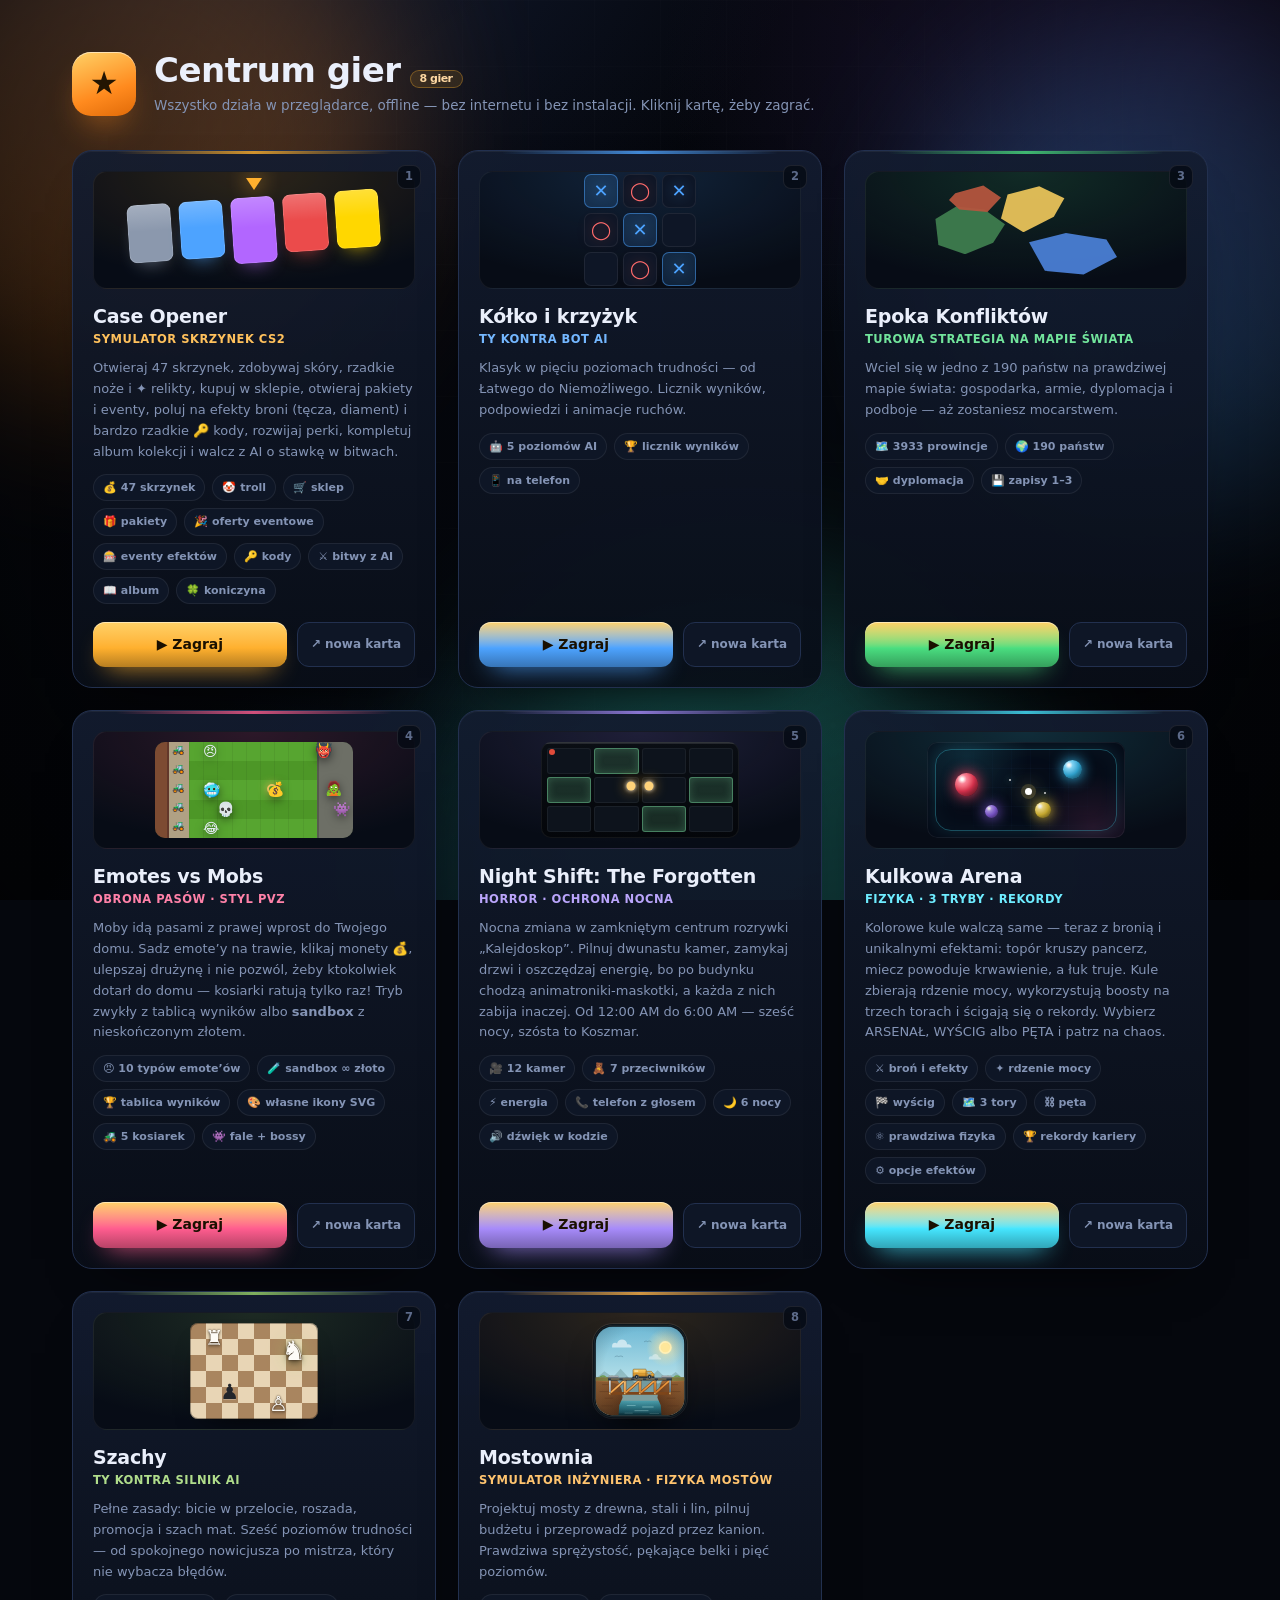
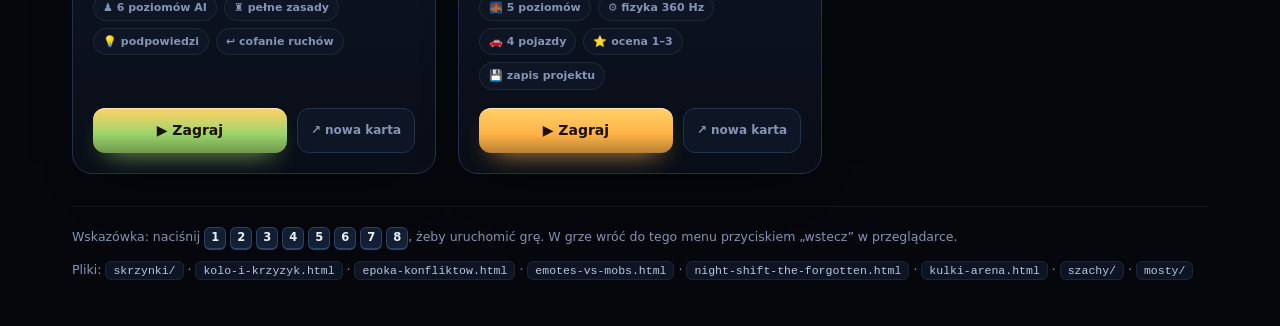
==== commit 9a647963: "Add files via upload" ====
--- a/index.html
+++ b/index.html
@@ -1,4 +1,4 @@
-<!DOCTYPE html>
+﻿<!DOCTYPE html>
 <html lang="pl">
 <head>
 <meta charset="utf-8">
@@ -311,7 +311,7 @@
   <section class="cards">
 
     <!-- 1. CASE OPENER -->
-    <article class="card" data-game="skrzynki" data-href="skrzynki.html" tabindex="0" style="--ac:#ffb02e">
+    <article class="card" data-game="skrzynki" data-href="skrzynki/index.html" tabindex="0" style="--ac:#ffb02e">
       <span class="key">1</span>
       <span class="last">▶ ostatnio grane</span>
       <div class="prev">
@@ -325,11 +325,11 @@
         </div>
       </div>
       <h2>Case Opener <small>symulator skrzynek CS2</small></h2>
-      <p>Otwieraj 15 skrzynek, zdobywaj skóry i rzadkie noże, rozwijaj perki, kompletuj album kolekcji i walcz z AI o stawkę w bitwach.</p>
-      <div class="tags"><span>💰 15 skrzynek</span><span>⚔️ bitwy z AI</span><span>📖 album</span><span>🍀 koniczyna</span></div>
-      <div class="row">
-        <a class="play" href="skrzynki.html">▶ Zagraj</a>
-        <a class="newtab" href="skrzynki.html" target="_blank" rel="noopener" title="Otwórz w nowej karcie">↗ nowa karta</a>
+      <p>Otwieraj 47 skrzynek, zdobywaj skóry, rzadkie noże i ✦ relikty, kupuj w sklepie, otwieraj pakiety i eventy, poluj na efekty broni (tęcza, diament) i bardzo rzadkie 🔑 kody, rozwijaj perki, kompletuj album kolekcji i walcz z AI o stawkę w bitwach.</p>
+      <div class="tags"><span>💰 47 skrzynek</span><span>🤡 troll</span><span>🛒 sklep</span><span>🎁 pakiety</span><span>🎉 oferty eventowe</span><span>🎰 eventy efektów</span><span>🔑 kody</span><span>⚔️ bitwy z AI</span><span>📖 album</span><span>🍀 koniczyna</span></div>
+      <div class="row">
+        <a class="play" href="skrzynki/index.html">▶ Zagraj</a>
+        <a class="newtab" href="skrzynki/index.html" target="_blank" rel="noopener" title="Otwórz w nowej karcie">↗ nowa karta</a>
       </div>
     </article>
 
@@ -494,7 +494,7 @@
 
   <footer>
     <span>Wskazówka: naciśnij <kbd>1</kbd> <kbd>2</kbd> <kbd>3</kbd> <kbd>4</kbd> <kbd>5</kbd> <kbd>6</kbd> <kbd>7</kbd> <kbd>8</kbd>, żeby uruchomić grę. W grze wróć do tego menu przyciskiem „wstecz” w przeglądarce.</span>
-    <span>Pliki: <code>skrzynki.html</code> · <code>kolo-i-krzyzyk.html</code> · <code>epoka-konfliktow.html</code> · <code>emotes-vs-mobs.html</code> · <code>night-shift-the-forgotten.html</code> · <code>kulki-arena.html</code> · <code>szachy/</code> · <code>mosty/</code></span>
+    <span>Pliki: <code>skrzynki/</code> · <code>kolo-i-krzyzyk.html</code> · <code>epoka-konfliktow.html</code> · <code>emotes-vs-mobs.html</code> · <code>night-shift-the-forgotten.html</code> · <code>kulki-arena.html</code> · <code>szachy/</code> · <code>mosty/</code></span>
   </footer>
 </main>
 
